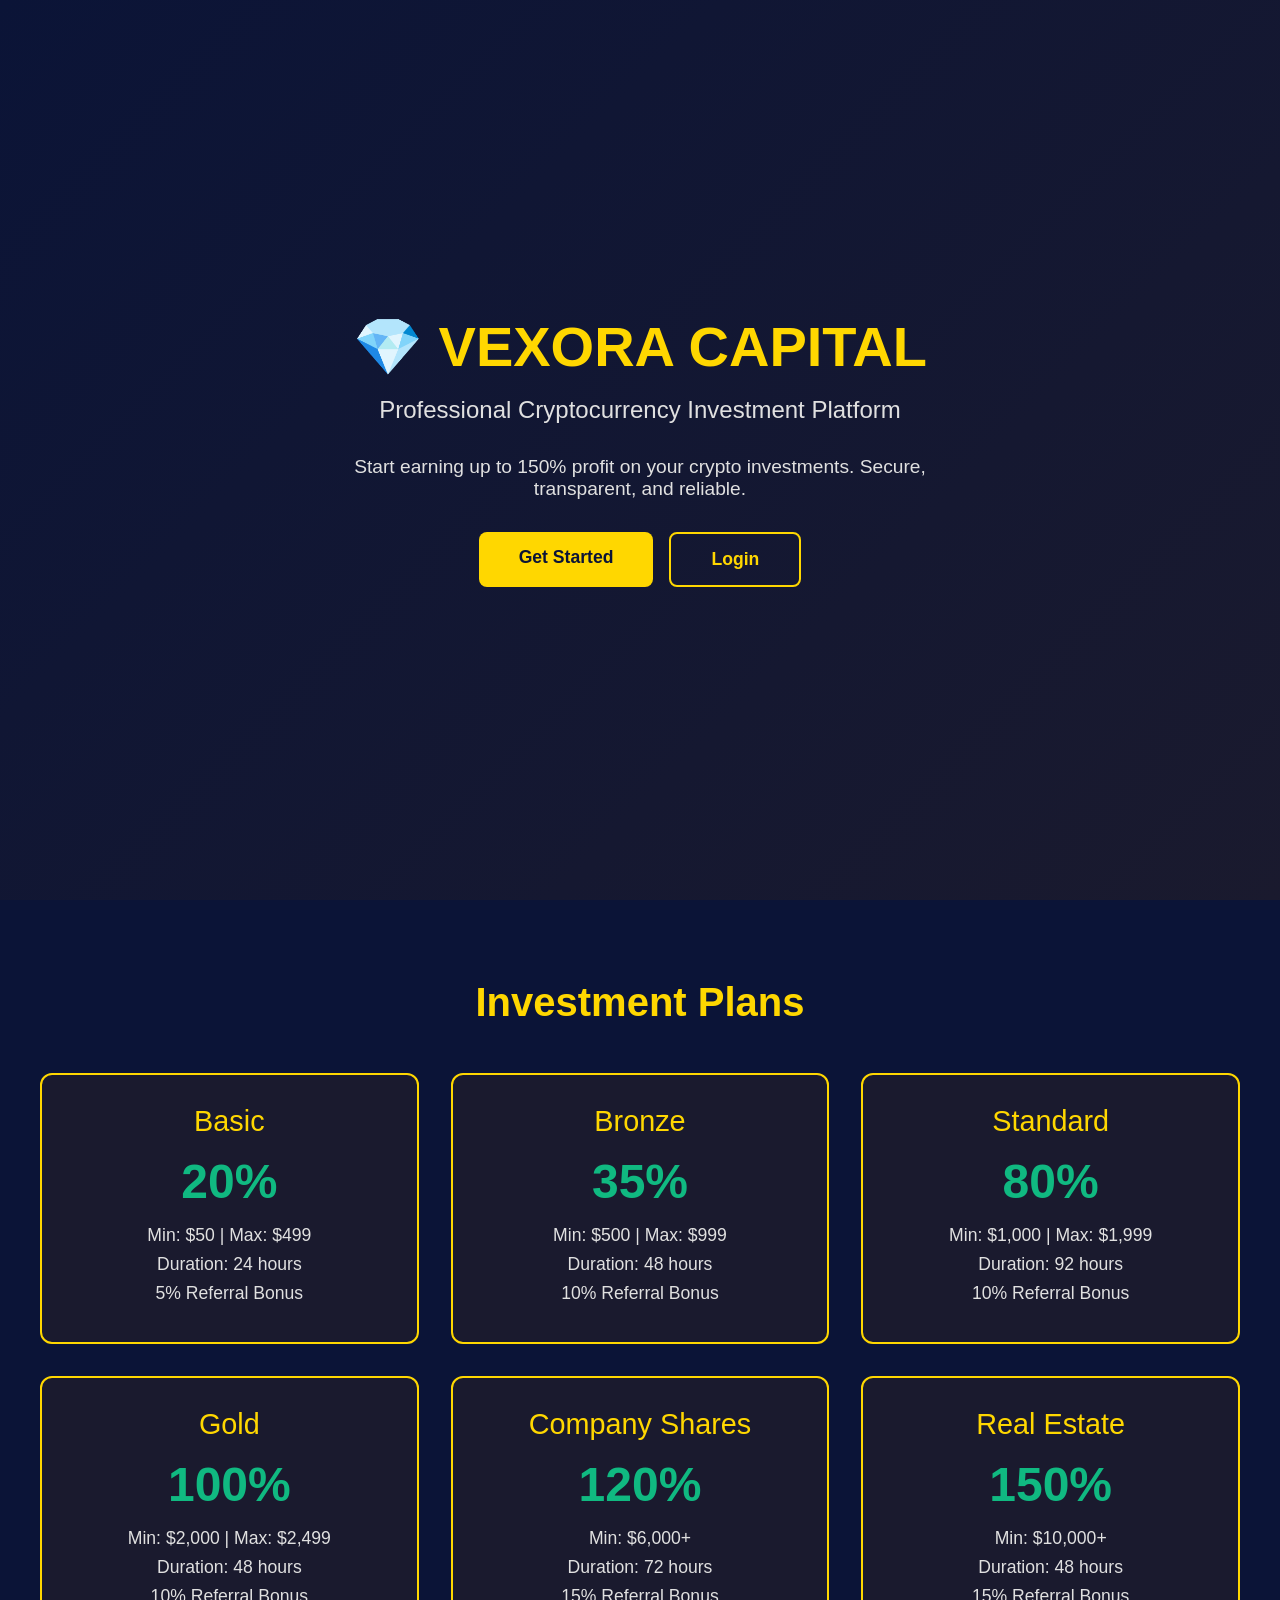
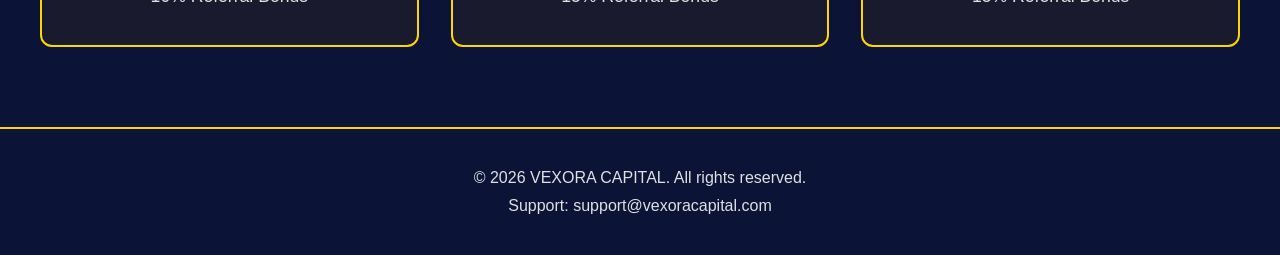
==== index.html @ 4f93f76a "Add index and register HTML pages" ====
<!DOCTYPE html>
<html lang="en">
<head>
    <meta charset="UTF-8">
    <meta name="viewport" content="width=device-width, initial-scale=1.0">
    <title>VEXORA CAPITAL - Cryptocurrency Investment Platform</title>
    <style>
        * { margin: 0; padding: 0; box-sizing: border-box; }
        body { font-family: 'Montserrat', Arial, sans-serif; background: #0f0f23; color: #e0e0e0; }
        .hero { min-height: 100vh; display: flex; flex-direction: column; justify-content: center; align-items: center; 
                background: linear-gradient(135deg, #0B1437 0%, #1a1a2e 100%); text-align: center; padding: 20px; }
        h1 { font-size: 3.5rem; color: #FFD700; margin-bottom: 1rem; font-weight: 900; }
        .subtitle { font-size: 1.5rem; margin-bottom: 2rem; color: #e0e0e0; }
        .cta-buttons { display: flex; gap: 1rem; flex-wrap: wrap; justify-content: center; }
        .btn { padding: 15px 40px; font-size: 1.1rem; border: none; border-radius: 8px; cursor: pointer; 
               text-decoration: none; font-weight: 600; transition: all 0.3s; }
        .btn-primary { background: #FFD700; color: #0B1437; }
        .btn-primary:hover { background: #FFC700; transform: translateY(-2px); }
        .btn-secondary { background: transparent; color: #FFD700; border: 2px solid #FFD700; }
        .btn-secondary:hover { background: #FFD700; color: #0B1437; }

        .plans { padding: 80px 20px; background: #0B1437; }
        .plans h2 { text-align: center; font-size: 2.5rem; color: #FFD700; margin-bottom: 3rem; }
        .plans-grid { display: grid; grid-template-columns: repeat(auto-fit, minmax(300px, 1fr)); 
                      gap: 2rem; max-width: 1200px; margin: 0 auto; }
        .plan-card { background: #1a1a2e; border: 2px solid #FFD700; border-radius: 12px; padding: 30px; 
                     text-align: center; transition: all 0.3s; }
        .plan-card:hover { transform: translateY(-10px); box-shadow: 0 10px 30px rgba(255,215,0,0.3); }
        .plan-name { font-size: 1.8rem; color: #FFD700; margin-bottom: 1rem; }
        .plan-profit { font-size: 3rem; color: #10B981; font-weight: 900; margin: 1rem 0; }
        .plan-details { color: #e0e0e0; margin: 0.5rem 0; font-size: 1.1rem; }

        .footer { background: #0B1437; padding: 40px 20px; text-align: center; border-top: 2px solid #FFD700; }

        @media (max-width: 768px) {
            h1 { font-size: 2rem; }
            .subtitle { font-size: 1.2rem; }
            .plans h2 { font-size: 2rem; }
        }
    </style>
</head>
<body>
    <section class="hero">
        <h1>💎 VEXORA CAPITAL</h1>
        <p class="subtitle">Professional Cryptocurrency Investment Platform</p>
        <p style="font-size: 1.2rem; max-width: 600px; margin-bottom: 2rem;">
            Start earning up to 150% profit on your crypto investments. Secure, transparent, and reliable.
        </p>
        <div class="cta-buttons">
            <a href="register.html" class="btn btn-primary">Get Started</a>
            <a href="login.html" class="btn btn-secondary">Login</a>
        </div>
    </section>

    <section class="plans">
        <h2>Investment Plans</h2>
        <div class="plans-grid">
            <div class="plan-card">
                <div class="plan-name">Basic</div>
                <div class="plan-profit">20%</div>
                <div class="plan-details">Min: $50 | Max: $499</div>
                <div class="plan-details">Duration: 24 hours</div>
                <div class="plan-details">5% Referral Bonus</div>
            </div>

            <div class="plan-card">
                <div class="plan-name">Bronze</div>
                <div class="plan-profit">35%</div>
                <div class="plan-details">Min: $500 | Max: $999</div>
                <div class="plan-details">Duration: 48 hours</div>
                <div class="plan-details">10% Referral Bonus</div>
            </div>

            <div class="plan-card">
                <div class="plan-name">Standard</div>
                <div class="plan-profit">80%</div>
                <div class="plan-details">Min: $1,000 | Max: $1,999</div>
                <div class="plan-details">Duration: 92 hours</div>
                <div class="plan-details">10% Referral Bonus</div>
            </div>

            <div class="plan-card">
                <div class="plan-name">Gold</div>
                <div class="plan-profit">100%</div>
                <div class="plan-details">Min: $2,000 | Max: $2,499</div>
                <div class="plan-details">Duration: 48 hours</div>
                <div class="plan-details">10% Referral Bonus</div>
            </div>

            <div class="plan-card">
                <div class="plan-name">Company Shares</div>
                <div class="plan-profit">120%</div>
                <div class="plan-details">Min: $6,000+</div>
                <div class="plan-details">Duration: 72 hours</div>
                <div class="plan-details">15% Referral Bonus</div>
            </div>

            <div class="plan-card">
                <div class="plan-name">Real Estate</div>
                <div class="plan-profit">150%</div>
                <div class="plan-details">Min: $10,000+</div>
                <div class="plan-details">Duration: 48 hours</div>
                <div class="plan-details">15% Referral Bonus</div>
            </div>
        </div>
    </section>

    <footer class="footer">
        <p>&copy; 2026 VEXORA CAPITAL. All rights reserved.</p>
        <p style="margin-top: 10px;">Support: support@vexoracapital.com</p>
    </footer>
</body>
</html>
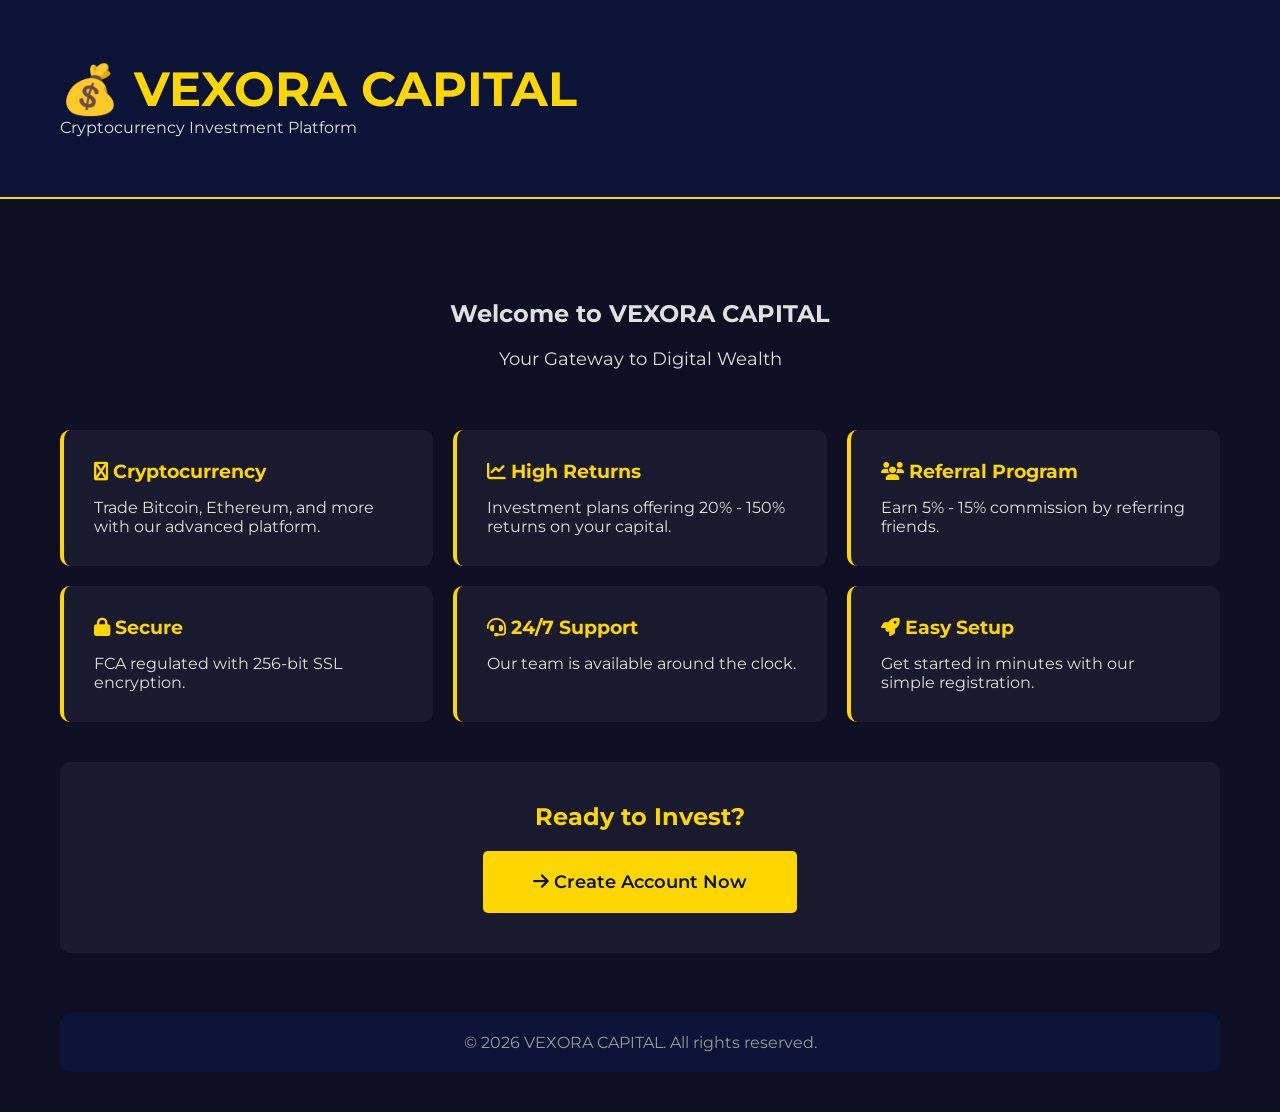
==== commit 295c8625: "Initial commit: VEXORA CAPITAL - Complete Cryptocurrency Investment Platform ✅ Added: - Complete pro" ====
--- a/index.html
+++ b/index.html
@@ -3,111 +3,74 @@
 <head>
     <meta charset="UTF-8">
     <meta name="viewport" content="width=device-width, initial-scale=1.0">
-    <title>VEXORA CAPITAL - Cryptocurrency Investment Platform</title>
+    <title>VEXORA CAPITAL - Investment Platform</title>
+    <link rel="stylesheet" href="https://cdnjs.cloudflare.com/ajax/libs/font-awesome/6.4.0/css/all.min.css">
+    <link href="https://fonts.googleapis.com/css2?family=Montserrat:wght@300;400;600;700;900&display=swap" rel="stylesheet">
     <style>
         * { margin: 0; padding: 0; box-sizing: border-box; }
-        body { font-family: 'Montserrat', Arial, sans-serif; background: #0f0f23; color: #e0e0e0; }
-        .hero { min-height: 100vh; display: flex; flex-direction: column; justify-content: center; align-items: center; 
-                background: linear-gradient(135deg, #0B1437 0%, #1a1a2e 100%); text-align: center; padding: 20px; }
-        h1 { font-size: 3.5rem; color: #FFD700; margin-bottom: 1rem; font-weight: 900; }
-        .subtitle { font-size: 1.5rem; margin-bottom: 2rem; color: #e0e0e0; }
-        .cta-buttons { display: flex; gap: 1rem; flex-wrap: wrap; justify-content: center; }
-        .btn { padding: 15px 40px; font-size: 1.1rem; border: none; border-radius: 8px; cursor: pointer; 
-               text-decoration: none; font-weight: 600; transition: all 0.3s; }
-        .btn-primary { background: #FFD700; color: #0B1437; }
-        .btn-primary:hover { background: #FFC700; transform: translateY(-2px); }
-        .btn-secondary { background: transparent; color: #FFD700; border: 2px solid #FFD700; }
-        .btn-secondary:hover { background: #FFD700; color: #0B1437; }
-
-        .plans { padding: 80px 20px; background: #0B1437; }
-        .plans h2 { text-align: center; font-size: 2.5rem; color: #FFD700; margin-bottom: 3rem; }
-        .plans-grid { display: grid; grid-template-columns: repeat(auto-fit, minmax(300px, 1fr)); 
-                      gap: 2rem; max-width: 1200px; margin: 0 auto; }
-        .plan-card { background: #1a1a2e; border: 2px solid #FFD700; border-radius: 12px; padding: 30px; 
-                     text-align: center; transition: all 0.3s; }
-        .plan-card:hover { transform: translateY(-10px); box-shadow: 0 10px 30px rgba(255,215,0,0.3); }
-        .plan-name { font-size: 1.8rem; color: #FFD700; margin-bottom: 1rem; }
-        .plan-profit { font-size: 3rem; color: #10B981; font-weight: 900; margin: 1rem 0; }
-        .plan-details { color: #e0e0e0; margin: 0.5rem 0; font-size: 1.1rem; }
-
-        .footer { background: #0B1437; padding: 40px 20px; text-align: center; border-top: 2px solid #FFD700; }
-
-        @media (max-width: 768px) {
-            h1 { font-size: 2rem; }
-            .subtitle { font-size: 1.2rem; }
-            .plans h2 { font-size: 2rem; }
-        }
+        body { font-family: 'Montserrat', sans-serif; background: #0f0f23; color: #e0e0e0; }
+        .container { max-width: 1200px; margin: 0 auto; padding: 40px 20px; }
+        header { background: #0B1437; padding: 20px 0; border-bottom: 2px solid #FFD700; }
+        h1 { color: #FFD700; font-size: 48px; }
+        .hero { text-align: center; margin: 60px 0; }
+        .btn { background: #FFD700; color: #0B1437; padding: 15px 40px; border: none; border-radius: 5px; cursor: pointer; font-weight: 600; text-decoration: none; display: inline-block; transition: 0.3s; }
+        .btn:hover { background: #FFC700; transform: translateY(-2px); }
+        .grid { display: grid; grid-template-columns: repeat(auto-fit, minmax(300px, 1fr)); gap: 20px; margin: 40px 0; }
+        .card { background: #1a1a2e; padding: 30px; border-radius: 10px; border-left: 4px solid #FFD700; }
+        .card h3 { color: #FFD700; margin-bottom: 15px; }
     </style>
 </head>
 <body>
-    <section class="hero">
-        <h1>💎 VEXORA CAPITAL</h1>
-        <p class="subtitle">Professional Cryptocurrency Investment Platform</p>
-        <p style="font-size: 1.2rem; max-width: 600px; margin-bottom: 2rem;">
-            Start earning up to 150% profit on your crypto investments. Secure, transparent, and reliable.
-        </p>
-        <div class="cta-buttons">
-            <a href="register.html" class="btn btn-primary">Get Started</a>
-            <a href="login.html" class="btn btn-secondary">Login</a>
+    <header>
+        <div class="container">
+            <h1>💰 VEXORA CAPITAL</h1>
+            <p>Cryptocurrency Investment Platform</p>
         </div>
-    </section>
+    </header>
 
-    <section class="plans">
-        <h2>Investment Plans</h2>
-        <div class="plans-grid">
-            <div class="plan-card">
-                <div class="plan-name">Basic</div>
-                <div class="plan-profit">20%</div>
-                <div class="plan-details">Min: $50 | Max: $499</div>
-                <div class="plan-details">Duration: 24 hours</div>
-                <div class="plan-details">5% Referral Bonus</div>
+    <div class="container">
+        <div class="hero">
+            <h2>Welcome to VEXORA CAPITAL</h2>
+            <p style="margin: 20px 0; font-size: 18px;">Your Gateway to Digital Wealth</p>
+        </div>
+
+        <div class="grid">
+            <div class="card">
+                <h3><i class="fas fa-bitcoin"></i> Cryptocurrency</h3>
+                <p>Trade Bitcoin, Ethereum, and more with our advanced platform.</p>
             </div>
-
-            <div class="plan-card">
-                <div class="plan-name">Bronze</div>
-                <div class="plan-profit">35%</div>
-                <div class="plan-details">Min: $500 | Max: $999</div>
-                <div class="plan-details">Duration: 48 hours</div>
-                <div class="plan-details">10% Referral Bonus</div>
+            <div class="card">
+                <h3><i class="fas fa-chart-line"></i> High Returns</h3>
+                <p>Investment plans offering 20% - 150% returns on your capital.</p>
             </div>
-
-            <div class="plan-card">
-                <div class="plan-name">Standard</div>
-                <div class="plan-profit">80%</div>
-                <div class="plan-details">Min: $1,000 | Max: $1,999</div>
-                <div class="plan-details">Duration: 92 hours</div>
-                <div class="plan-details">10% Referral Bonus</div>
+            <div class="card">
+                <h3><i class="fas fa-users"></i> Referral Program</h3>
+                <p>Earn 5% - 15% commission by referring friends.</p>
             </div>
-
-            <div class="plan-card">
-                <div class="plan-name">Gold</div>
-                <div class="plan-profit">100%</div>
-                <div class="plan-details">Min: $2,000 | Max: $2,499</div>
-                <div class="plan-details">Duration: 48 hours</div>
-                <div class="plan-details">10% Referral Bonus</div>
+            <div class="card">
+                <h3><i class="fas fa-lock"></i> Secure</h3>
+                <p>FCA regulated with 256-bit SSL encryption.</p>
             </div>
-
-            <div class="plan-card">
-                <div class="plan-name">Company Shares</div>
-                <div class="plan-profit">120%</div>
-                <div class="plan-details">Min: $6,000+</div>
-                <div class="plan-details">Duration: 72 hours</div>
-                <div class="plan-details">15% Referral Bonus</div>
+            <div class="card">
+                <h3><i class="fas fa-headset"></i> 24/7 Support</h3>
+                <p>Our team is available around the clock.</p>
             </div>
-
-            <div class="plan-card">
-                <div class="plan-name">Real Estate</div>
-                <div class="plan-profit">150%</div>
-                <div class="plan-details">Min: $10,000+</div>
-                <div class="plan-details">Duration: 48 hours</div>
-                <div class="plan-details">15% Referral Bonus</div>
+            <div class="card">
+                <h3><i class="fas fa-rocket"></i> Easy Setup</h3>
+                <p>Get started in minutes with our simple registration.</p>
             </div>
         </div>
-    </section>
 
-    <footer class="footer">
-        <p>&copy; 2026 VEXORA CAPITAL. All rights reserved.</p>
-        <p style="margin-top: 10px;">Support: support@vexoracapital.com</p>
-    </footer>
+        <div style="background: #1a1a2e; padding: 40px; border-radius: 10px; text-align: center;">
+            <h2 style="color: #FFD700; margin-bottom: 20px;">Ready to Invest?</h2>
+            <a href="register.html" class="btn" style="font-size: 18px; padding: 20px 50px;">
+                <i class="fas fa-arrow-right"></i> Create Account Now
+            </a>
+        </div>
+
+        <div style="margin-top: 60px; padding: 20px; background: #0B1437; border-radius: 10px; text-align: center;">
+            <p style="color: #999;">© 2026 VEXORA CAPITAL. All rights reserved.</p>
+        </div>
+    </div>
 </body>
 </html>
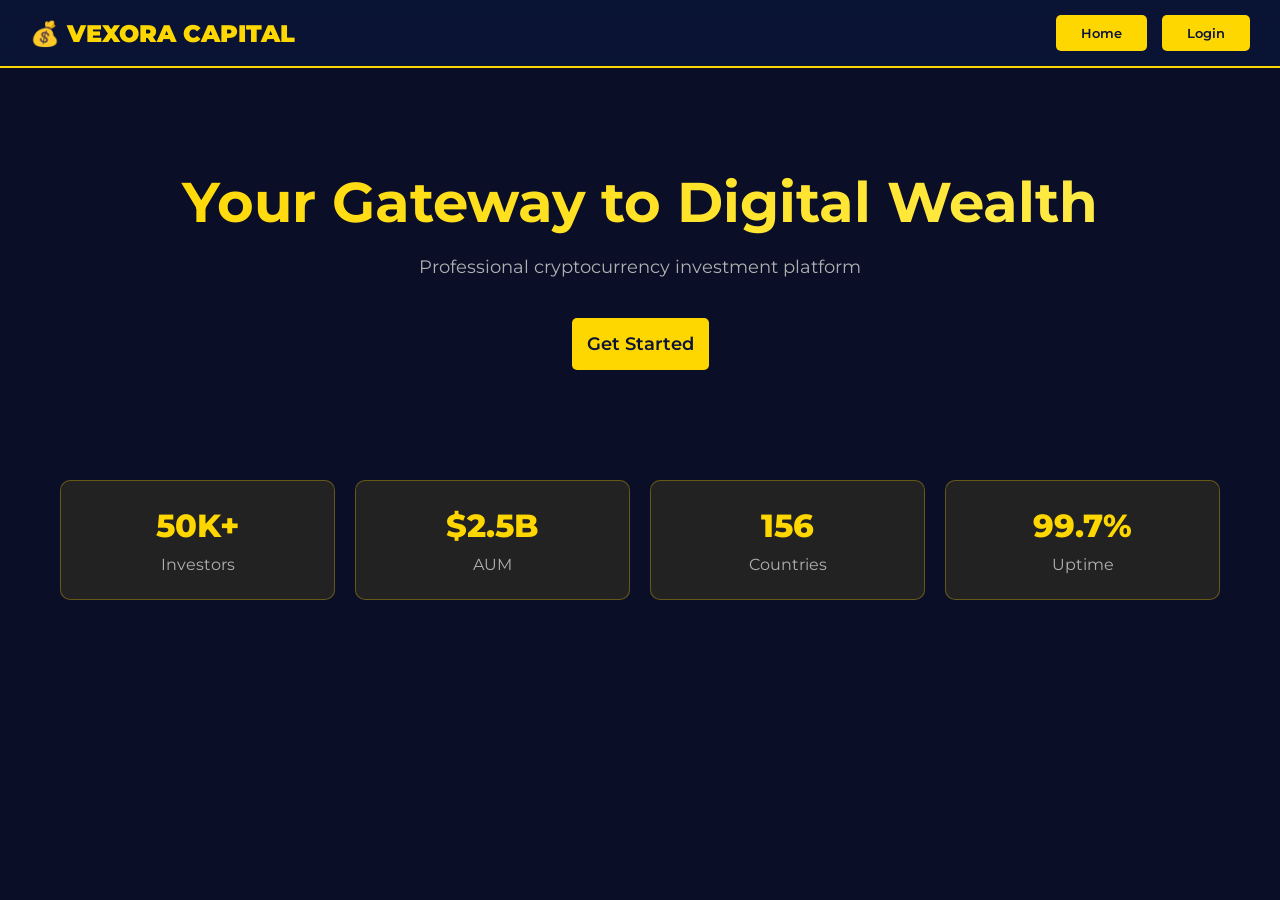
==== commit 83ab2c68: "feat: Deploy complete VEXORA CAPITAL platform ✅ Features: - Real email verification flow - TradingVi" ====
--- a/index.html
+++ b/index.html
@@ -1,76 +1 @@
-<!DOCTYPE html>
-<html lang="en">
-<head>
-    <meta charset="UTF-8">
-    <meta name="viewport" content="width=device-width, initial-scale=1.0">
-    <title>VEXORA CAPITAL - Investment Platform</title>
-    <link rel="stylesheet" href="https://cdnjs.cloudflare.com/ajax/libs/font-awesome/6.4.0/css/all.min.css">
-    <link href="https://fonts.googleapis.com/css2?family=Montserrat:wght@300;400;600;700;900&display=swap" rel="stylesheet">
-    <style>
-        * { margin: 0; padding: 0; box-sizing: border-box; }
-        body { font-family: 'Montserrat', sans-serif; background: #0f0f23; color: #e0e0e0; }
-        .container { max-width: 1200px; margin: 0 auto; padding: 40px 20px; }
-        header { background: #0B1437; padding: 20px 0; border-bottom: 2px solid #FFD700; }
-        h1 { color: #FFD700; font-size: 48px; }
-        .hero { text-align: center; margin: 60px 0; }
-        .btn { background: #FFD700; color: #0B1437; padding: 15px 40px; border: none; border-radius: 5px; cursor: pointer; font-weight: 600; text-decoration: none; display: inline-block; transition: 0.3s; }
-        .btn:hover { background: #FFC700; transform: translateY(-2px); }
-        .grid { display: grid; grid-template-columns: repeat(auto-fit, minmax(300px, 1fr)); gap: 20px; margin: 40px 0; }
-        .card { background: #1a1a2e; padding: 30px; border-radius: 10px; border-left: 4px solid #FFD700; }
-        .card h3 { color: #FFD700; margin-bottom: 15px; }
-    </style>
-</head>
-<body>
-    <header>
-        <div class="container">
-            <h1>💰 VEXORA CAPITAL</h1>
-            <p>Cryptocurrency Investment Platform</p>
-        </div>
-    </header>
-
-    <div class="container">
-        <div class="hero">
-            <h2>Welcome to VEXORA CAPITAL</h2>
-            <p style="margin: 20px 0; font-size: 18px;">Your Gateway to Digital Wealth</p>
-        </div>
-
-        <div class="grid">
-            <div class="card">
-                <h3><i class="fas fa-bitcoin"></i> Cryptocurrency</h3>
-                <p>Trade Bitcoin, Ethereum, and more with our advanced platform.</p>
-            </div>
-            <div class="card">
-                <h3><i class="fas fa-chart-line"></i> High Returns</h3>
-                <p>Investment plans offering 20% - 150% returns on your capital.</p>
-            </div>
-            <div class="card">
-                <h3><i class="fas fa-users"></i> Referral Program</h3>
-                <p>Earn 5% - 15% commission by referring friends.</p>
-            </div>
-            <div class="card">
-                <h3><i class="fas fa-lock"></i> Secure</h3>
-                <p>FCA regulated with 256-bit SSL encryption.</p>
-            </div>
-            <div class="card">
-                <h3><i class="fas fa-headset"></i> 24/7 Support</h3>
-                <p>Our team is available around the clock.</p>
-            </div>
-            <div class="card">
-                <h3><i class="fas fa-rocket"></i> Easy Setup</h3>
-                <p>Get started in minutes with our simple registration.</p>
-            </div>
-        </div>
-
-        <div style="background: #1a1a2e; padding: 40px; border-radius: 10px; text-align: center;">
-            <h2 style="color: #FFD700; margin-bottom: 20px;">Ready to Invest?</h2>
-            <a href="register.html" class="btn" style="font-size: 18px; padding: 20px 50px;">
-                <i class="fas fa-arrow-right"></i> Create Account Now
-            </a>
-        </div>
-
-        <div style="margin-top: 60px; padding: 20px; background: #0B1437; border-radius: 10px; text-align: center;">
-            <p style="color: #999;">© 2026 VEXORA CAPITAL. All rights reserved.</p>
-        </div>
-    </div>
-</body>
-</html>+<!DOCTYPE html><html lang=en><head><meta charset=UTF-8><meta name=viewport content="width=device-width,initial-scale=1"><title>VEXORA CAPITAL - Investment Platform</title><link rel=stylesheet href=https://cdnjs.cloudflare.com/ajax/libs/font-awesome/6.4.0/css/all.min.css><link href="https://fonts.googleapis.com/css2?family=Montserrat:wght@300;400;600;700;900&display=swap" rel=stylesheet><script src=https://s3.tradingview.com/tv.js></script><style>*{margin:0;padding:0;box-sizing:border-box}body{font-family:Montserrat,sans-serif;background:#0a0e27;color:#e0e0e0;overflow-x:hidden}.page{display:none}.page.active{display:block}nav{background:rgba(11,20,55,.9);backdrop-filter:blur(10px);padding:15px 30px;position:sticky;top:0;z-index:999;border-bottom:2px solid #ffd700;display:flex;justify-content:space-between;align-items:center}.logo{font-size:24px;font-weight:900;color:#ffd700}.nav-btns{display:flex;gap:15px}.btn{padding:10px 25px;border:none;border-radius:5px;cursor:pointer;font-weight:600;transition:.3s;font-family:Montserrat}.btn-gold{background:#ffd700;color:#0b1437}.btn-gold:hover{background:#ffc700;transform:translateY(-2px)}.container{max-width:1200px;margin:0 auto;padding:20px}.hero{text-align:center;padding:80px 20px}.hero h1{font-size:56px;background:linear-gradient(135deg,#ffd700,#ffed4e);-webkit-background-clip:text;-webkit-text-fill-color:transparent;margin-bottom:20px}.card{background:rgba(26,26,46,.8);border:1px solid rgba(255,215,0,.2);padding:30px;border-radius:10px;margin-bottom:20px;transition:.3s}.card:hover{transform:translateY(-5px);border-color:#ffd700}.form-group{margin-bottom:20px}.form-group label{display:block;margin-bottom:8px;color:#ffd700;font-weight:600}.form-group input,.form-group select{width:100%;padding:12px;background:rgba(11,20,55,.8);border:1px solid #ffd700;border-radius:5px;color:#fff}.sidebar{background:rgba(11,20,55,.9);padding:20px;border-radius:10px;margin-bottom:20px}.sidebar-item{padding:12px;margin:8px 0;background:rgba(255,215,0,.05);border-left:3px solid transparent;cursor:pointer;border-radius:5px;transition:.3s}.sidebar-item:hover,.sidebar-item.active{background:rgba(255,215,0,.15);border-left-color:#ffd700;color:#ffd700}.stats{display:grid;grid-template-columns:repeat(auto-fit,minmax(200px,1fr));gap:20px;margin:30px 0}.stat-box{background:rgba(255,215,0,.1);border:1px solid rgba(255,215,0,.3);border-radius:10px;padding:25px;text-align:center}.stat-box .value{font-size:32px;font-weight:800;color:#ffd700}.stat-box .label{color:#b0b0b0;margin-top:10px}table{width:100%;border-collapse:collapse;margin:20px 0}table th{background:rgba(255,215,0,.1);padding:12px;text-align:left;color:#ffd700;border-bottom:2px solid rgba(255,215,0,.3)}table td{padding:12px;border-bottom:1px solid rgba(255,215,0,.1)}table tr:hover{background:rgba(255,215,0,.05)}.chart-container{background:rgba(11,20,55,.8);border:1px solid #ffd700;border-radius:10px;padding:20px;margin:20px 0;height:400px}.wallet-box{background:rgba(0,0,0,.5);padding:15px;border-radius:5px;font-family:monospace;font-size:12px;word-break:break-all;margin:10px 0}.copy-btn{background:#ffd700;color:#0b1437;padding:8px 15px;border:none;border-radius:5px;cursor:pointer;font-weight:600;margin-top:10px}.copy-btn:hover{background:#ffc700}@media(max-width:768px){.hero h1{font-size:36px}.stats{grid-template-columns:1fr}nav{flex-direction:column;gap:15px}}</style><body><nav><div class=logo>💰 VEXORA CAPITAL</div><div class=nav-btns><button class="btn btn-gold"onclick=showPage('home')>Home</button><button class="btn btn-gold"onclick=showPage('dashboard')id=dashBtn style=display:none>Dashboard</button><button class="btn btn-gold"onclick=logout()id=logoutBtn style=display:none>Logout</button><button class="btn btn-gold"onclick=showPage('login')id=loginBtn>Login</button></div></nav><div id=home class="page active"><div class=container><div class=hero><h1>Your Gateway to Digital Wealth</h1><p style=font-size:18px;color:#b0b0b0;margin-bottom:40px>Professional cryptocurrency investment platform</p><button class="btn btn-gold"style=font-size:18px;padding:15px 40px onclick=showPage('register')>Get Started</button></div><div class=stats><div class=stat-box><div class=value>50K+</div><div class=label>Investors</div></div><div class=stat-box><div class=value>$2.5B</div><div class=label>AUM</div></div><div class=stat-box><div class=value>156</div><div class=label>Countries</div></div><div class=stat-box><div class=value>99.7%</div><div class=label>Uptime</div></div></div></div></div><div id=register class=page><div class=container><div class=card style=max-width:500px;margin:40px auto><h2 style=color:#ffd700;text-align:center;margin-bottom:30px>Create Account</h2><div class=form-group><label>Full Name</label><input id=regName placeholder="John Doe"></div><div class=form-group><label>Email</label><input type=email id=regEmail placeholder=john@example.com></div><div class=form-group><label>Phone</label><input type=tel id=regPhone placeholder=+44></div><div class=form-group><label>Country</label><select id=regCountry><option>United Kingdom<option>United States</select></div><div class=form-group><label>Password</label><input type=password id=regPass placeholder="Min 8 characters"></div><div class=form-group><label>Confirm</label><input type=password id=regConfirm placeholder="Confirm password"></div><button class="btn btn-gold"style=width:100% onclick=register()>Register</button><p style=text-align:center;margin-top:15px;color:#999>Have account? <a onclick=showPage('login')style=color:#ffd700;cursor:pointer>Login</a></div></div></div><div id=verify class=page><div class=container><div class=card style=max-width:500px;margin:100px auto;text-align:center><i class="fas fa-envelope"style=font-size:64px;color:#ffd700;margin-bottom:20px></i><h2 style=color:#ffd700>Check Your Email</h2><p style=color:#b0b0b0;margin:20px 0>We've sent a verification link to <strong id=verifyEmail style=color:#ffd700></strong><p style=color:#999;font-size:14px>Click the link to verify your account</p><button class="btn btn-gold"style=width:100%;margin-top:30px onclick=verifyEmail()>✅ I've Verified (Demo)</button></div></div></div><div id=login class=page><div class=container><div class=card style=max-width:500px;margin:40px auto><h2 style=color:#ffd700;text-align:center;margin-bottom:30px>Login</h2><div id=loginMsg></div><div class=form-group><label>Email</label><input type=email id=loginEmail></div><div class=form-group><label>Password</label><input type=password id=loginPass></div><button class="btn btn-gold"style=width:100% onclick=login()>Login</button><p style=text-align:center;margin-top:15px;color:#999>No account? <a onclick=showPage('register')style=color:#ffd700;cursor:pointer>Register</a></div></div></div><div id=dashboard class=page><div class=container><div class=sidebar><div class="sidebar-item active"onclick=showDash('overview')><i class="fas fa-chart-line"></i> Overview</div><div class=sidebar-item onclick=showDash('charts')><i class="fas fa-chart-bar"></i> Live Charts</div><div class=sidebar-item onclick=showDash('deposit')><i class="fas fa-arrow-down"></i> Deposit</div><div class=sidebar-item onclick=showDash('withdraw')><i class="fas fa-arrow-up"></i> Withdraw</div><div class=sidebar-item onclick=showDash('referral')><i class="fas fa-users"></i> Referrals</div><div class=sidebar-item onclick=showDash('transactions')><i class="fas fa-list"></i> Transactions</div><div class=sidebar-item onclick=showDash('settings')><i class="fas fa-cog"></i> Settings</div></div><div id=overview-dash class=dash-section><h2 style=color:#ffd700;margin-bottom:30px>Welcome, <span id=userName>User</span>!</h2><div class=stats><div class=stat-box><div class=value>$<span id=balance>0.00</span></div><div class=label>Balance</div></div><div class=stat-box><div class=value>$<span id=profit>0.00</span></div><div class=label>Profit</div></div><div class=stat-box><div class=value><span id=refs>0</span></div><div class=label>Referrals</div></div></div></div><div id=charts-dash class=dash-section style=display:none><h2 style=color:#ffd700;margin-bottom:30px>📈 Live Market Charts</h2><div class=chart-container id=btc-chart></div><div class=chart-container id=eth-chart></div></div><div id=deposit-dash class=dash-section style=display:none><h2 style=color:#ffd700;margin-bottom:30px>Deposit Cryptocurrency</h2><div class=card><h3 style=color:#ffd700><i class="fab fa-bitcoin"></i> Bitcoin</h3><div class=wallet-box>bc1qz69wrtc6nkrqhxmta0h7jzv6wcut8pshaus3hw</div><button class=copy-btn onclick=copy('bc1qz69wrtc6nkrqhxmta0h7jzv6wcut8pshaus3hw')>Copy</button></div><div class=card><h3 style=color:#ffd700><i class="fab fa-ethereum"></i> Ethereum</h3><div class=wallet-box>0xC8E8029Fe2Ea976394563F7a650f417b4dA5bAfE</div><button class=copy-btn onclick=copy('0xC8E8029Fe2Ea976394563F7a650f417b4dA5bAfE')>Copy</button></div><div class=card><h3 style=color:#ffd700><i class="fas fa-dollar-sign"></i> USDT (TRC-20)</h3><div class=wallet-box>TGLf3LMQ5FCjk5HuJx7gmmPLVWWkAxgXLD</div><button class=copy-btn onclick=copy('TGLf3LMQ5FCjk5HuJx7gmmPLVWWkAxgXLD')>Copy</button></div></div><div id=withdraw-dash class=dash-section style=display:none><h2 style=color:#ffd700;margin-bottom:30px>Request Withdrawal</h2><div class=card><div class=form-group><label>Amount</label><input type=number id=wAmount placeholder=50 min=50></div><div class=form-group><label>Crypto</label><select id=wCrypto><option>Bitcoin<option>Ethereum<option>USDT</select></div><div class=form-group><label>Wallet Address</label><input id=wAddress placeholder="Your wallet"></div><button class="btn btn-gold"style=width:100% onclick=withdraw()>Request</button></div></div><div id=referral-dash class=dash-section style=display:none><h2 style=color:#ffd700;margin-bottom:30px>Referral Program</h2><div class=card><h3 style=color:#ffd700>Your Referral Link</h3><div class=wallet-box id=refLink>https://vexora-capital.com/?ref=ABC123</div><button class=copy-btn onclick=copy(document.getElementById('refLink').textContent)>Copy Link</button></div><div class=stats><div class=stat-box><div class=value>0</div><div class=label>Total Refs</div></div><div class=stat-box><div class=value>$0.00</div><div class=label>Earnings</div></div></div></div><div id=transactions-dash class=dash-section style=display:none><h2 style=color:#ffd700;margin-bottom:30px>Transaction History</h2><div class=card><table><thead><tr><th>Type<th>Amount<th>Date<th>Status<tbody><tr><td colspan=4 style=text-align:center>No transactions yet</table></div></div><div id=settings-dash class=dash-section style=display:none><h2 style=color:#ffd700;margin-bottom:30px>⚙️ Account Settings</h2><div class=card><h3 style=color:#ffd700>Personal Information</h3><div class=form-group><label>Name</label><input id=setName></div><div class=form-group><label>Email</label><input type=email id=setEmail readonly></div><div class=form-group><label>Phone</label><input type=tel id=setPhone></div><div class=form-group><label>Country</label><select id=setCountry><option>UK<option>US</select></div><button class="btn btn-gold"style=width:100% onclick=saveSettings()>Save</button></div><div class=card><h3 style=color:#ffd700>Change Password</h3><div class=form-group><label>Current</label><input type=password id=currPass></div><div class=form-group><label>New</label><input type=password id=newPass></div><div class=form-group><label>Confirm</label><input type=password id=confPass></div><button class="btn btn-gold"style=width:100% onclick=changePass()>Change</button></div><div class=card><h3 style=color:#ffd700>Notifications</h3><div style=margin:15px 0><label><input type=checkbox checked> Email Notifications</label></div><div style=margin:15px 0><label><input type=checkbox checked> Deposit Alerts</label></div><div style=margin:15px 0><label><input type=checkbox checked> Withdrawal Alerts</label></div><button class="btn btn-gold"style=width:100% onclick=alert('✅ Saved!')>Save Preferences</button></div></div></div></div><script>let users=JSON.parse(localStorage.getItem('users')||'[]'),user=JSON.parse(localStorage.getItem('user')||'null');function showPage(e){document.querySelectorAll('.page').forEach(e=>e.classList.remove('active')),document.getElementById(e).classList.add('active')}function showDash(e){document.querySelectorAll('.dash-section').forEach(e=>e.style.display='none'),document.getElementById(e+'-dash').style.display='block',document.querySelectorAll('.sidebar-item').forEach(e=>e.classList.remove('active')),event.target.classList.add('active')}function register(){const e=document.getElementById('regName').value,t=document.getElementById('regEmail').value,s=document.getElementById('regPhone').value,o=document.getElementById('regCountry').value,a=document.getElementById('regPass').value,l=document.getElementById('regConfirm').value;if(!e||!t||!a||a.length<8||a!==l)return void alert('❌ Fill all fields! Password 8+ chars');if(users.find(e=>e.email===t))return void alert('❌ Email exists');users.push({id:Date.now(),name:e,email:t,phone:s,country:o,password:a,balance:0,profit:0,verified:!1,refCode:Math.random().toString(36).substr(2,8).toUpperCase()}),localStorage.setItem('users',JSON.stringify(users)),document.getElementById('verifyEmail').textContent=t,showPage('verify')}function verifyEmail(){const e=document.getElementById('verifyEmail').textContent,t=users.find(t=>t.email===e);t&&(t.verified=!0,localStorage.setItem('users',JSON.stringify(users)),document.getElementById('loginMsg').innerHTML='<div style="background:rgba(16,185,129,.2);padding:15px;border-radius:5px;color:#10b981;margin-bottom:20px">✅ Email verified! Login now.</div>',showPage('login'))}function login(){const e=document.getElementById('loginEmail').value,t=document.getElementById('loginPass').value,s=users.find(s=>s.email===e&&s.password===t);if(!s)return void alert('❌ Invalid credentials');if(!s.verified)return void alert('⚠️ Verify email first');user=s,localStorage.setItem('user',JSON.stringify(user)),document.getElementById('loginBtn').style.display='none',document.getElementById('dashBtn').style.display='inline-block',document.getElementById('logoutBtn').style.display='inline-block',updateDash(),loadCharts(),showPage('dashboard')}function logout(){user=null,localStorage.setItem('user',null),document.getElementById('loginBtn').style.display='inline-block',document.getElementById('dashBtn').style.display='none',document.getElementById('logoutBtn').style.display='none',showPage('home')}function updateDash(){user&&(document.getElementById('userName').textContent=user.name,document.getElementById('balance').textContent=user.balance.toFixed(2),document.getElementById('profit').textContent=user.profit.toFixed(2),document.getElementById('refs').textContent=user.referrals||0,document.getElementById('refLink').textContent='https://vexora-capital.com/?ref='+user.refCode,document.getElementById('setName').value=user.name,document.getElementById('setEmail').value=user.email,document.getElementById('setPhone').value=user.phone,document.getElementById('setCountry').value=user.country)}function loadCharts(){setTimeout(()=>{new TradingView.widget({container_id:'btc-chart',autosize:!0,symbol:'BINANCE:BTCUSDT',interval:'D',timezone:'Etc/UTC',theme:'dark',style:'1',locale:'en',toolbar_bg:'#0b1437',enable_publishing:!1,hide_top_toolbar:!1}),new TradingView.widget({container_id:'eth-chart',autosize:!0,symbol:'BINANCE:ETHUSDT',interval:'D',timezone:'Etc/UTC',theme:'dark',style:'1',locale:'en',toolbar_bg:'#0b1437',enable_publishing:!1,hide_top_toolbar:!1})},500)}function copy(e){navigator.clipboard.writeText(e),alert('✅ Copied!')}function withdraw(){const e=document.getElementById('wAmount').value;e&&e>=50?(alert('✅ Withdrawal request submitted! Admin will process in 24-48h'),document.getElementById('wAmount').value='',document.getElementById('wAddress').value=''):alert('Min $50')}function saveSettings(){user.name=document.getElementById('setName').value,user.phone=document.getElementById('setPhone').value,user.country=document.getElementById('setCountry').value;const e=users.findIndex(e=>e.id===user.id);users[e]=user,localStorage.setItem('users',JSON.stringify(users)),localStorage.setItem('user',JSON.stringify(user)),alert('✅ Settings saved!'),updateDash()}function changePass(){const e=document.getElementById('currPass').value,t=document.getElementById('newPass').value,s=document.getElementById('confPass').value;if(!e||!t||!s)return void alert('Fill all');if(e!==user.password)return void alert('Current password wrong');if(t!==s)return void alert('Passwords dont match');if(t.length<8)return void alert('Min 8 chars');user.password=t;const o=users.findIndex(e=>e.id===user.id);users[o]=user,localStorage.setItem('users',JSON.stringify(users)),localStorage.setItem('user',JSON.stringify(user)),alert('✅ Password changed!'),document.getElementById('currPass').value='',document.getElementById('newPass').value='',document.getElementById('confPass').value=''}window.onload=()=>{user&&(document.getElementById('loginBtn').style.display='none',document.getElementById('dashBtn').style.display='inline-block',document.getElementById('logoutBtn').style.display='inline-block',updateDash())}</script>
